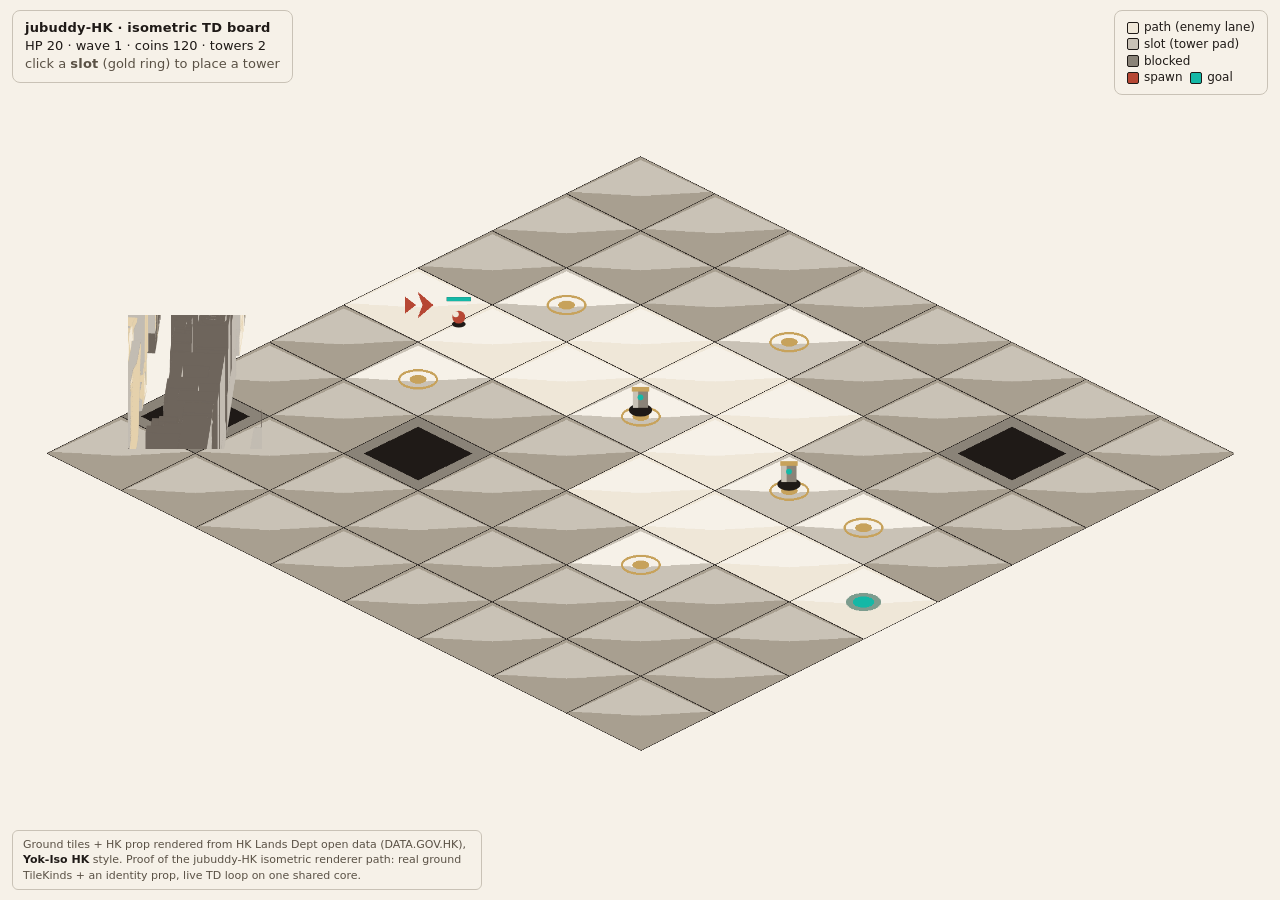
==== game-demo/index.html @ 64c1a87f "feat(phase2): jubuddy-HK isometric TD board demo (Output G pilot) Proves the jubuddy-HK isometric RE" ====
<!DOCTYPE html>
<html lang="en">
<head>
  <meta charset="UTF-8" />
  <meta name="viewport" content="width=device-width, initial-scale=1.0" />
  <title>jubuddy-HK — isometric TD board (Yok-Iso)</title>
  <style>
    html,body{margin:0;height:100%;background:#F6F1E8;overflow:hidden;
      font:13px/1.4 -apple-system,system-ui,sans-serif;color:#1f1a17;}
    #wrap{position:relative;width:100vw;height:100vh;display:flex;align-items:center;justify-content:center;}
    canvas{image-rendering:pixelated;}
    #hud{position:fixed;left:12px;top:10px;background:rgba(246,241,232,.85);
      border:1px solid #c9c2b6;border-radius:8px;padding:8px 12px;z-index:5;}
    #hud b{letter-spacing:.2px}
    #legend{position:fixed;right:12px;top:10px;background:rgba(246,241,232,.85);
      border:1px solid #c9c2b6;border-radius:8px;padding:8px 12px;z-index:5;font-size:12px;}
    #legend .sw{display:inline-block;width:10px;height:10px;border-radius:2px;margin-right:5px;vertical-align:middle;border:1px solid #1f1a17;}
    #foot{position:fixed;left:12px;bottom:10px;background:rgba(246,241,232,.82);
      border:1px solid #c9c2b6;border-radius:6px;padding:6px 10px;z-index:5;font-size:11px;color:#5a5145;max-width:64ch;}
    #foot b{color:#1f1a17}
  </style>
</head>
<body>
  <div id="hud">
    <b>jubuddy-HK · isometric TD board</b><br>
    <span id="stat">HP 20 · wave 1 · coins 120</span><br>
    <span style="color:#5a5145">click a <b>slot</b> (gold ring) to place a tower</span>
  </div>
  <div id="legend">
    <div><span class="sw" style="background:#EFE7D8"></span>path (enemy lane)</div>
    <div><span class="sw" style="background:#C9C2B6"></span>slot (tower pad)</div>
    <div><span class="sw" style="background:#8A8378"></span>blocked</div>
    <div><span class="sw" style="background:#B64734"></span>spawn &nbsp;<span class="sw" style="background:#14B8A6"></span>goal</div>
  </div>
  <div id="wrap"><canvas id="cv"></canvas></div>
  <div id="foot">
    Ground tiles + HK prop rendered from HK Lands Dept open data (DATA.GOV.HK),
    <b>Yok-Iso HK</b> style. Proof of the jubuddy-HK isometric renderer path:
    real ground TileKinds + an identity prop, live TD loop on one shared core.
  </div>

  <script>
  // ── Assets (committed: ground tiles + one HK prop) ─────────────────────────
  const TILE_KINDS = ["empty","path","slot","blocked","spawn","goal"];
  const BASE = "/game-tiles/iso/";            // served from repo root
  const PROP_SRC = "/game-tiles/props/prop-mongkok-block.png";
  const IMG_W = 256, IMG_H = 160, DIA_CX = 128, DIA_CY = 80, DIA_H = 128; // PNG geometry
  const S = 0.58;                              // draw scale
  const HW = DIA_CX * S, HH = (DIA_H / 2) * S; // half-width / half-diamond-height steps

  // ── Board (a hand-authored district board — Output G pilot) ────────────────
  const COLS = 8, ROWS = 8;
  const PATH = [[0,3],[1,3],[2,3],[2,2],[3,2],[4,2],[4,3],[4,4],[5,4],[6,4],[7,4]];
  const SLOTS = [[1,2],[3,1],[3,3],[5,3],[5,5],[6,3],[1,4]];
  const BLOCKED = [[2,5],[6,1],[0,6]];
  const SPAWN = PATH[0], GOAL = PATH[PATH.length-1];

  function kindAt(c,r){
    if (c===SPAWN[0]&&r===SPAWN[1]) return "spawn";
    if (c===GOAL[0]&&r===GOAL[1]) return "goal";
    if (PATH.some(p=>p[0]===c&&p[1]===r)) return "path";
    if (SLOTS.some(p=>p[0]===c&&p[1]===r)) return "slot";
    if (BLOCKED.some(p=>p[0]===c&&p[1]===r)) return "blocked";
    return "empty";
  }

  // ── Iso projection ─────────────────────────────────────────────────────────
  const cv = document.getElementById("cv"), ctx = cv.getContext("2d");
  let OX = 0, OY = 0;
  function sizeCanvas(){
    const w = (COLS+ROWS)*HW + IMG_W*S, h = (COLS+ROWS)*HH + IMG_H*S;
    cv.width = Math.ceil(w); cv.height = Math.ceil(h);
    OX = cv.width/2; OY = 40;
  }
  const cellCenter = (c,r)=>({ x: OX + (c-r)*HW, y: OY + (c+r)*HH + DIA_CY*S });

  // ── Game state ─────────────────────────────────────────────────────────────
  const imgs = {};
  let prop = null;
  const towers = [];          // {c,r,cool}
  const enemies = [];         // {t, hp, maxhp, x, y, dead}
  const shots = [];           // {x,y,tx,ty,life}
  let hp = 20, coins = 120, wave = 1, spawnTimer = 0, spawned = 0, frame = 0;
  // auto-place two towers so the loop is alive on load
  const AUTO = [[3,3],[5,3]];

  function pathPoints(){ return PATH.map(([c,r])=>cellCenter(c,r)); }
  let PP = [];

  function spawnEnemy(){ enemies.push({ t: 0, hp: 6, maxhp: 6, dead:false, x:0, y:0 }); }

  function enemyPos(e){
    // interpolate along PP by t in [0, PP.length-1]
    const seg = Math.min(Math.floor(e.t), PP.length-2);
    const f = e.t - seg;
    const a = PP[seg], b = PP[seg+1];
    return { x: a.x+(b.x-a.x)*f, y: a.y+(b.y-a.y)*f - 14*S }; // lift off the tile
  }

  // ── Render ─────────────────────────────────────────────────────────────────
  function drawTile(c,r){
    const k = kindAt(c,r);
    const ctr = cellCenter(c,r);
    ctx.drawImage(imgs[k], ctr.x - DIA_CX*S, ctr.y - DIA_CY*S, IMG_W*S, IMG_H*S);
  }
  function drawTower(t){
    const ctr = cellCenter(t.c,t.r);
    const x = ctr.x, y = ctr.y - 6;
    // chunky designer-toy tower: ink body, gold cap, teal eye (Yok accents)
    ctx.fillStyle = "#1f1a17";
    ctx.beginPath(); ctx.ellipse(x, y, 20*S, 11*S, 0, 0, 7); ctx.fill();
    ctx.fillStyle = "#8A8378"; ctx.fillRect(x-13*S, y-34*S, 26*S, 30*S);
    ctx.fillStyle = "#C9C2B6"; ctx.fillRect(x-13*S, y-34*S, 9*S, 30*S);
    ctx.fillStyle = "#C7A25B"; ctx.fillRect(x-15*S, y-40*S, 30*S, 8*S); // gold cap
    ctx.fillStyle = "#14B8A6"; ctx.beginPath(); ctx.arc(x, y-22*S, 5*S, 0, 7); ctx.fill();
  }
  function drawEnemy(e){
    const p = enemyPos(e);
    ctx.fillStyle = "#1f1a17"; ctx.beginPath(); ctx.ellipse(p.x, p.y+12*S, 12*S, 6*S, 0,0,7); ctx.fill();
    ctx.fillStyle = "#B64734"; ctx.beginPath(); ctx.arc(p.x, p.y, 11*S, 0, 7); ctx.fill();
    ctx.fillStyle = "#EFE7D8"; ctx.beginPath(); ctx.arc(p.x-3, p.y-3, 3, 0, 7); ctx.fill();
    // hp bar
    ctx.fillStyle="#1f1a17"; ctx.fillRect(p.x-12, p.y-20, 24, 4);
    ctx.fillStyle="#14B8A6"; ctx.fillRect(p.x-12, p.y-20, 24*(e.hp/e.maxhp), 4);
  }
  function render(){
    ctx.clearRect(0,0,cv.width,cv.height);
    // tiles back-to-front (row-major = iso depth order)
    for(let r=0;r<ROWS;r++) for(let c=0;c<COLS;c++) drawTile(c,r);
    // HK identity prop on a decorative blocked cell (props-on-clean-ground)
    if(prop){ const ctr=cellCenter(0,6); const pw=IMG_W*S*0.9, ph=prop.height*(pw/prop.width);
      ctx.drawImage(prop, ctr.x-pw/2, ctr.y-ph+DIA_CY*S*0.7, pw, ph); }
    // depth-sort dynamic actors by screen y
    const actors = [...towers.map(t=>({y:cellCenter(t.c,t.r).y,d:()=>drawTower(t)})),
                    ...enemies.filter(e=>!e.dead).map(e=>({y:enemyPos(e).y,d:()=>drawEnemy(e)}))];
    actors.sort((a,b)=>a.y-b.y).forEach(a=>a.d());
    // shots
    shots.forEach(s=>{ ctx.strokeStyle="#C7A25B"; ctx.lineWidth=2*S; ctx.beginPath();
      ctx.moveTo(s.x,s.y); ctx.lineTo(s.tx,s.ty); ctx.stroke(); });
  }

  // ── Update (a minimal but real TD loop) ────────────────────────────────────
  function update(){
    frame++;
    // spawn waves
    spawnTimer--;
    if(spawnTimer<=0 && spawned<8){ spawnEnemy(); spawned++; spawnTimer=70; }
    // move enemies
    for(const e of enemies){ if(e.dead) continue;
      e.t += 0.012; const p=enemyPos(e); e.x=p.x; e.y=p.y;
      if(e.t>=PP.length-1){ e.dead=true; hp=Math.max(0,hp-1); }
    }
    // towers fire
    for(const t of towers){ t.cool=(t.cool||0)-1;
      if(t.cool>0) continue;
      const tc=cellCenter(t.c,t.r);
      const target=enemies.find(e=>!e.dead && Math.hypot(e.x-tc.x,e.y-tc.y)<150*S);
      if(target){ target.hp-=3; t.cool=40;
        shots.push({x:tc.x,y:tc.y-30*S,tx:target.x,ty:target.y,life:6});
        if(target.hp<=0){ target.dead=true; coins+=5; } }
    }
    for(const e of enemies) if(!e.dead && e.hp<=0){ e.dead=true; }
    shots.forEach(s=>s.life--); for(let i=shots.length-1;i>=0;i--) if(shots[i].life<=0) shots.splice(i,1);
    // wave restart
    if(spawned>=8 && enemies.every(e=>e.dead)){ wave++; spawned=0; spawnTimer=60; enemies.length=0; }
    document.getElementById("stat").textContent=`HP ${hp} · wave ${wave} · coins ${coins} · towers ${towers.length}`;
  }

  function loop(){ update(); render(); requestAnimationFrame(loop); }

  // ── Click to place a tower on a slot ───────────────────────────────────────
  cv.addEventListener("click", (ev)=>{
    const rect=cv.getBoundingClientRect();
    const mx=(ev.clientX-rect.left)*(cv.width/rect.width);
    const my=(ev.clientY-rect.top)*(cv.height/rect.height);
    // find nearest slot cell to the click
    for(const [c,r] of SLOTS){ const ctr=cellCenter(c,r);
      if(Math.hypot(mx-ctr.x,my-ctr.y)<40 && coins>=40 && !towers.some(t=>t.c===c&&t.r===r)){
        towers.push({c,r,cool:0}); coins-=40; return; } }
  });

  // ── Boot ───────────────────────────────────────────────────────────────────
  Promise.all(TILE_KINDS.map(k=>new Promise((res)=>{
    const im=new Image(); im.onload=()=>{imgs[k]=im;res();}; im.onerror=()=>res(); im.src=`${BASE}iso-${k}.png`;
  })).concat([new Promise((res)=>{ const im=new Image();
    im.onload=()=>{prop=im;res();}; im.onerror=()=>res(); im.src=PROP_SRC; })]))
  .then(()=>{ sizeCanvas(); PP=pathPoints(); AUTO.forEach(([c,r])=>towers.push({c,r,cool:0})); loop(); });
  </script>
</body>
</html>
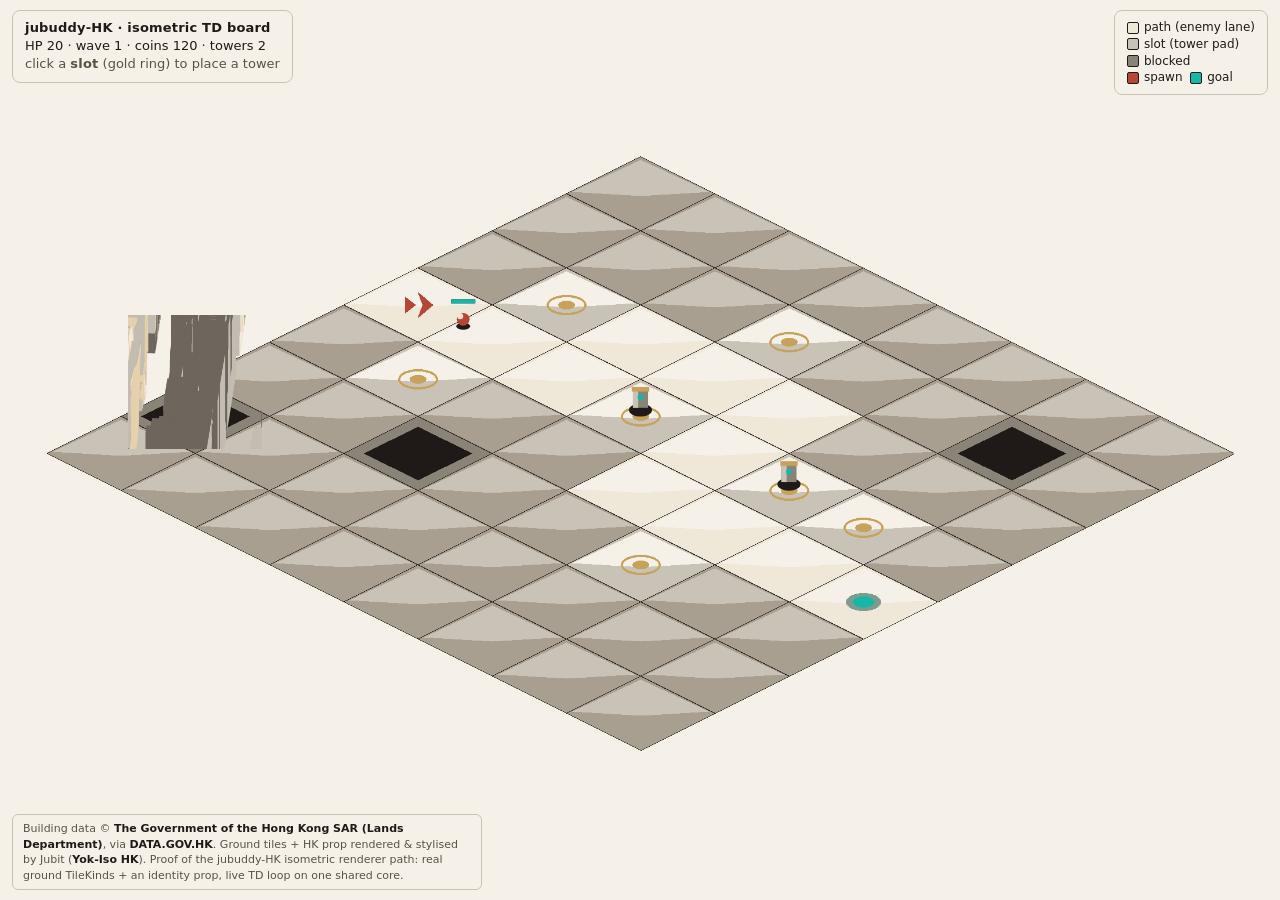
==== commit 9f4e0fcc: "fix: harden pipeline after multi-agent review (22-PR review pass) 6-dimension review × adversarial v" ====
--- a/game-demo/index.html
+++ b/game-demo/index.html
@@ -34,9 +34,10 @@
   </div>
   <div id="wrap"><canvas id="cv"></canvas></div>
   <div id="foot">
-    Ground tiles + HK prop rendered from HK Lands Dept open data (DATA.GOV.HK),
-    <b>Yok-Iso HK</b> style. Proof of the jubuddy-HK isometric renderer path:
-    real ground TileKinds + an identity prop, live TD loop on one shared core.
+    Building data © <b>The Government of the Hong Kong SAR (Lands Department)</b>,
+    via <b>DATA.GOV.HK</b>. Ground tiles + HK prop rendered &amp; stylised by Jubit
+    (<b>Yok-Iso HK</b>). Proof of the jubuddy-HK isometric renderer path: real
+    ground TileKinds + an identity prop, live TD loop on one shared core.
   </div>
 
   <script>
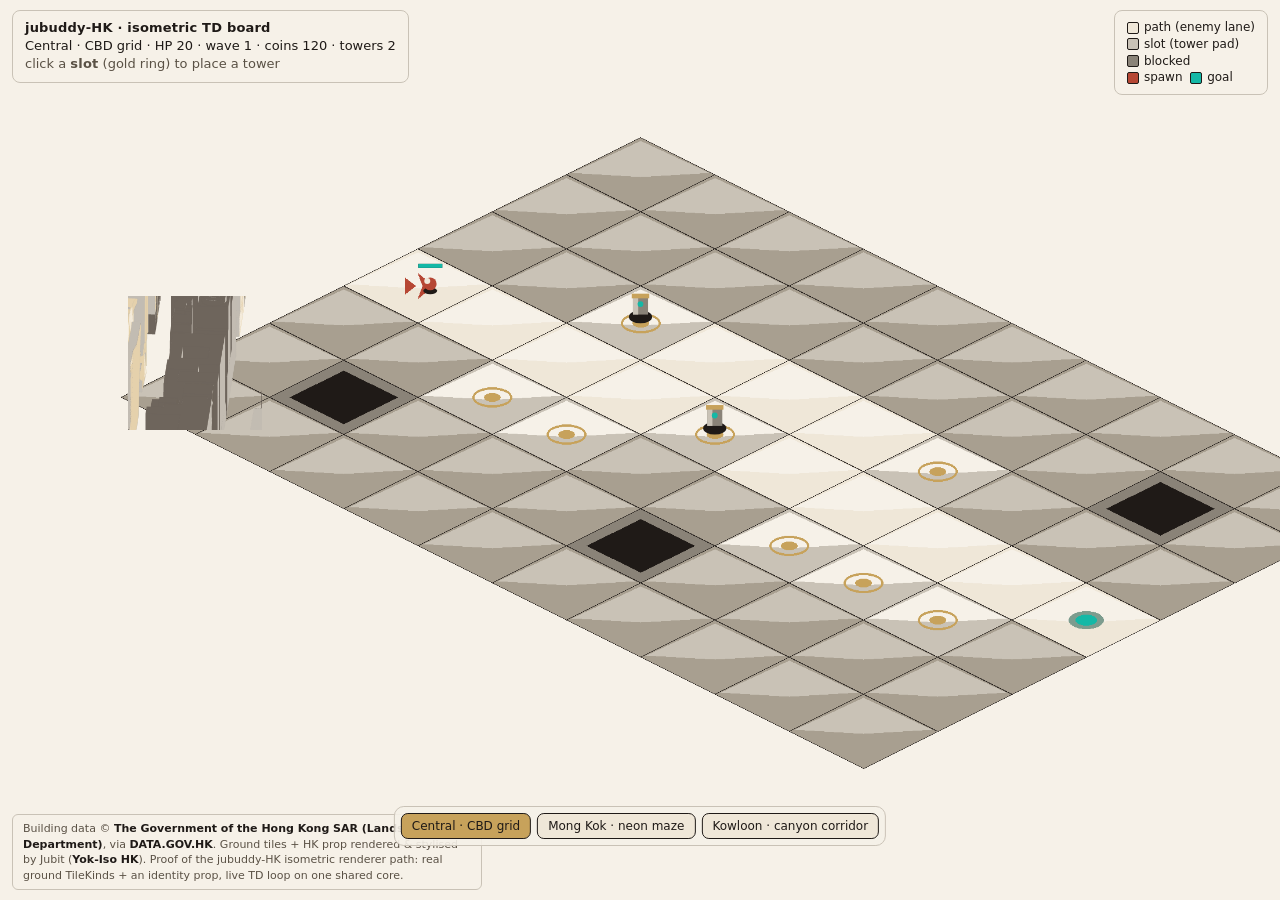
==== commit 07fbf970: "feat(phase2): Output G — curated HK district boards + multi-board demo Phase 2, plan Output G: hand-" ====
--- a/game-demo/index.html
+++ b/game-demo/index.html
@@ -49,12 +49,10 @@
   const S = 0.58;                              // draw scale
   const HW = DIA_CX * S, HH = (DIA_H / 2) * S; // half-width / half-diamond-height steps
 
-  // ── Board (a hand-authored district board — Output G pilot) ────────────────
-  const COLS = 8, ROWS = 8;
-  const PATH = [[0,3],[1,3],[2,3],[2,2],[3,2],[4,2],[4,3],[4,4],[5,4],[6,4],[7,4]];
-  const SLOTS = [[1,2],[3,1],[3,3],[5,3],[5,5],[6,3],[1,4]];
-  const BLOCKED = [[2,5],[6,1],[0,6]];
-  const SPAWN = PATH[0], GOAL = PATH[PATH.length-1];
+  // ── Board (Output G — curated HK district boards, loaded from JSON) ─────────
+  const BOARDS_SRC = "/game-tiles/boards/districts.json";
+  let BOARDS = [], BOARD = null;            // all defs + the active one
+  let COLS = 8, ROWS = 8, PATH = [], SLOTS = [], BLOCKED = [], SPAWN, GOAL;
 
   function kindAt(c,r){
     if (c===SPAWN[0]&&r===SPAWN[1]) return "spawn";
@@ -65,6 +63,19 @@
     return "empty";
   }
 
+  function loadBoard(def){
+    BOARD = def;
+    COLS = def.cols; ROWS = def.rows;
+    PATH = def.path; SLOTS = def.slots || []; BLOCKED = def.blocked || [];
+    SPAWN = PATH[0]; GOAL = PATH[PATH.length-1];
+    sizeCanvas(); PP = pathPoints();
+    // reset the run for the new district
+    towers.length = 0; enemies.length = 0; shots.length = 0;
+    hp = 20; coins = 120; wave = 1; spawned = 0; spawnTimer = 40;
+    // seed two towers on the first two slots so the loop reads as alive
+    SLOTS.slice(0,2).forEach(([c,r])=>towers.push({c,r,cool:0}));
+  }
+
   // ── Iso projection ─────────────────────────────────────────────────────────
   const cv = document.getElementById("cv"), ctx = cv.getContext("2d");
   let OX = 0, OY = 0;
@@ -82,8 +93,6 @@
   const enemies = [];         // {t, hp, maxhp, x, y, dead}
   const shots = [];           // {x,y,tx,ty,life}
   let hp = 20, coins = 120, wave = 1, spawnTimer = 0, spawned = 0, frame = 0;
-  // auto-place two towers so the loop is alive on load
-  const AUTO = [[3,3],[5,3]];
 
   function pathPoints(){ return PATH.map(([c,r])=>cellCenter(c,r)); }
   let PP = [];
@@ -164,7 +173,7 @@
     shots.forEach(s=>s.life--); for(let i=shots.length-1;i>=0;i--) if(shots[i].life<=0) shots.splice(i,1);
     // wave restart
     if(spawned>=8 && enemies.every(e=>e.dead)){ wave++; spawned=0; spawnTimer=60; enemies.length=0; }
-    document.getElementById("stat").textContent=`HP ${hp} · wave ${wave} · coins ${coins} · towers ${towers.length}`;
+    document.getElementById("stat").textContent=`${BOARD?BOARD.name+' · ':''}HP ${hp} · wave ${wave} · coins ${coins} · towers ${towers.length}`;
   }
 
   function loop(){ update(); render(); requestAnimationFrame(loop); }
@@ -180,12 +189,37 @@
         towers.push({c,r,cool:0}); coins-=40; return; } }
   });
 
+  // ── District picker ────────────────────────────────────────────────────────
+  function buildPicker(){
+    const bar=document.createElement("div"); bar.id="picker";
+    bar.style.cssText="position:fixed;left:50%;transform:translateX(-50%);bottom:54px;z-index:6;"+
+      "display:flex;gap:6px;background:rgba(246,241,232,.9);border:1px solid #c9c2b6;"+
+      "border-radius:10px;padding:6px;";
+    BOARDS.forEach((b,i)=>{ const btn=document.createElement("button");
+      btn.textContent=b.name; btn.title=b.blurb||"";
+      btn.style.cssText="font:12px/1 -apple-system,system-ui,sans-serif;border:1px solid #1f1a17;"+
+        "background:#EFE7D8;color:#1f1a17;border-radius:7px;padding:6px 10px;cursor:pointer;";
+      btn.onclick=()=>{ loadBoard(b); [...bar.children].forEach(c=>c.style.background="#EFE7D8");
+        btn.style.background="#C7A25B"; };
+      if(BOARD && b.id===BOARD.id) btn.style.background="#C7A25B";
+      bar.appendChild(btn); });
+    document.body.appendChild(bar);
+  }
+
   // ── Boot ───────────────────────────────────────────────────────────────────
-  Promise.all(TILE_KINDS.map(k=>new Promise((res)=>{
-    const im=new Image(); im.onload=()=>{imgs[k]=im;res();}; im.onerror=()=>res(); im.src=`${BASE}iso-${k}.png`;
-  })).concat([new Promise((res)=>{ const im=new Image();
-    im.onload=()=>{prop=im;res();}; im.onerror=()=>res(); im.src=PROP_SRC; })]))
-  .then(()=>{ sizeCanvas(); PP=pathPoints(); AUTO.forEach(([c,r])=>towers.push({c,r,cool:0})); loop(); });
+  const loadImg=(src)=>new Promise((res)=>{ const im=new Image();
+    im.onload=()=>res(im); im.onerror=()=>res(null); im.src=src; });
+  Promise.all([
+    ...TILE_KINDS.map(k=>loadImg(`${BASE}iso-${k}.png`).then(im=>{ if(im) imgs[k]=im; })),
+    loadImg(PROP_SRC).then(im=>{ prop=im; }),
+    fetch(BOARDS_SRC).then(r=>r.json()).then(j=>{ BOARDS=j.boards||[]; }).catch(()=>{ BOARDS=[]; }),
+  ]).then(()=>{
+    if(!BOARDS.length){ document.getElementById("stat").textContent="failed to load district boards"; return; }
+    const want=new URLSearchParams(location.search).get("board");
+    loadBoard(BOARDS.find(b=>b.id===want) || BOARDS[0]);
+    buildPicker();
+    loop();
+  });
   </script>
 </body>
 </html>
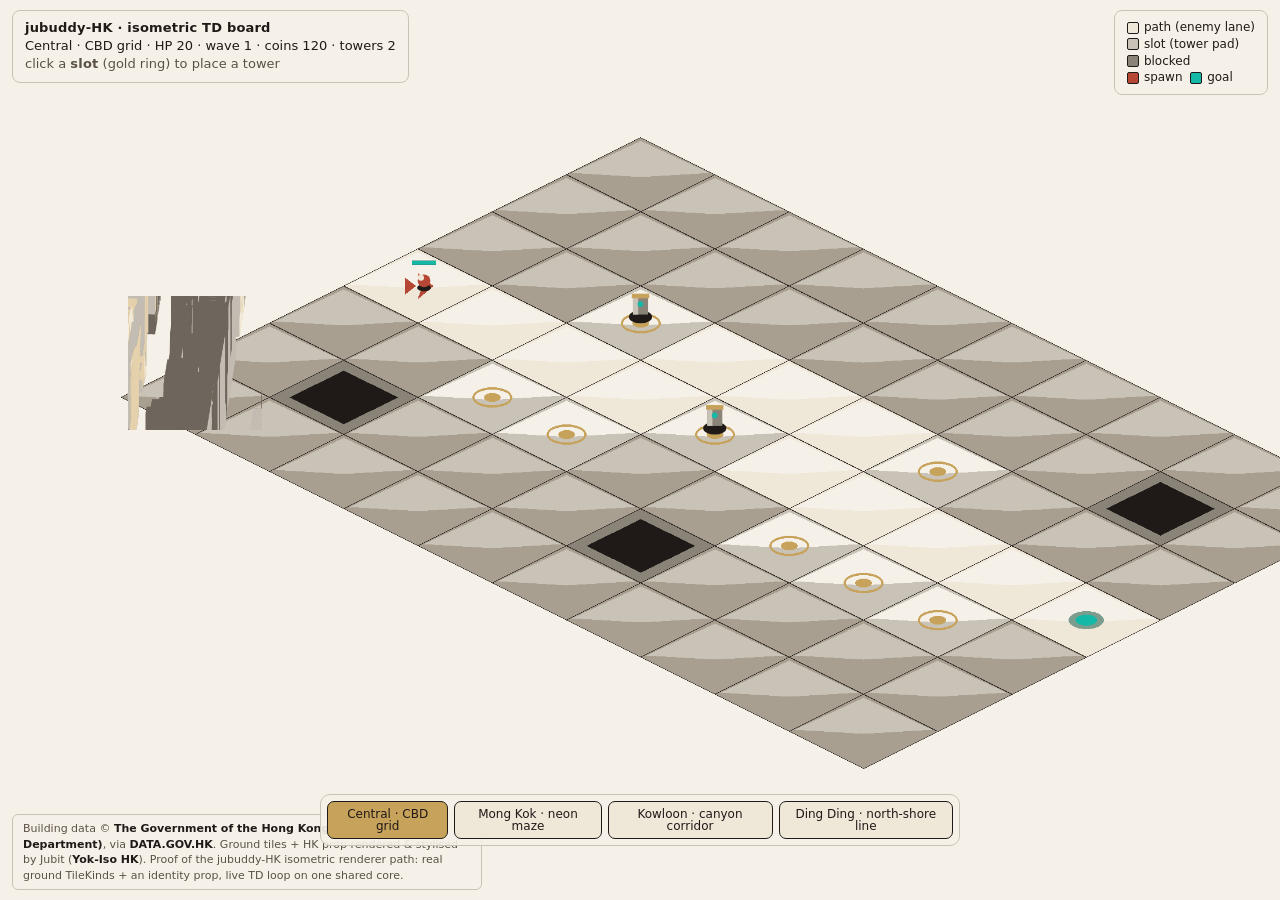
==== commit 4bf79639: "feat(phase2): Output E — Ding Ding tram theme (sprite + gliding tram board) Phase 2, plan Output E: " ====
--- a/game-demo/index.html
+++ b/game-demo/index.html
@@ -45,6 +45,7 @@
   const TILE_KINDS = ["empty","path","slot","blocked","spawn","goal"];
   const BASE = "/game-tiles/iso/";            // served from repo root
   const PROP_SRC = "/game-tiles/props/prop-mongkok-block.png";
+  const TRAM_SRC = "/game-tiles/props/tram-dingding.png";  // Output E ding-ding
   const IMG_W = 256, IMG_H = 160, DIA_CX = 128, DIA_CY = 80, DIA_H = 128; // PNG geometry
   const S = 0.58;                              // draw scale
   const HW = DIA_CX * S, HH = (DIA_H / 2) * S; // half-width / half-diamond-height steps
@@ -74,6 +75,8 @@
     hp = 20; coins = 120; wave = 1; spawned = 0; spawnTimer = 40;
     // seed two towers on the first two slots so the loop reads as alive
     SLOTS.slice(0,2).forEach(([c,r])=>towers.push({c,r,cool:0}));
+    // Output E: a ding-ding tram glides this board's track
+    tram = def.tram ? { t: 0 } : null;
   }
 
   // ── Iso projection ─────────────────────────────────────────────────────────
@@ -88,7 +91,8 @@
 
   // ── Game state ─────────────────────────────────────────────────────────────
   const imgs = {};
-  let prop = null;
+  let prop = null, tramImg = null;
+  let tram = null;            // Output E: {t} gliding actor on tram boards
   const towers = [];          // {c,r,cool}
   const enemies = [];         // {t, hp, maxhp, x, y, dead}
   const shots = [];           // {x,y,tx,ty,life}
@@ -105,6 +109,12 @@
     const f = e.t - seg;
     const a = PP[seg], b = PP[seg+1];
     return { x: a.x+(b.x-a.x)*f, y: a.y+(b.y-a.y)*f - 14*S }; // lift off the tile
+  }
+  function tramPos(){
+    const seg = Math.min(Math.floor(tram.t), PP.length-2);
+    const f = tram.t - seg;
+    const a = PP[seg], b = PP[seg+1];
+    return { x: a.x+(b.x-a.x)*f, y: a.y+(b.y-a.y)*f };  // sits on the track
   }
 
   // ── Render ─────────────────────────────────────────────────────────────────
@@ -137,12 +147,17 @@
     ctx.clearRect(0,0,cv.width,cv.height);
     // tiles back-to-front (row-major = iso depth order)
     for(let r=0;r<ROWS;r++) for(let c=0;c<COLS;c++) drawTile(c,r);
-    // HK identity prop on a decorative blocked cell (props-on-clean-ground)
-    if(prop){ const ctr=cellCenter(0,6); const pw=IMG_W*S*0.9, ph=prop.height*(pw/prop.width);
+    // HK identity prop on a decorative corner cell (props-on-clean-ground).
+    // Skip on the tram board — the ding-ding is its hero element instead.
+    if(prop && !tram){ const ctr=cellCenter(0, Math.min(6, ROWS-1));
+      const pw=IMG_W*S*0.9, ph=prop.height*(pw/prop.width);
       ctx.drawImage(prop, ctr.x-pw/2, ctr.y-ph+DIA_CY*S*0.7, pw, ph); }
-    // depth-sort dynamic actors by screen y
+    // depth-sort dynamic actors by screen y (tram included so it occludes right)
     const actors = [...towers.map(t=>({y:cellCenter(t.c,t.r).y,d:()=>drawTower(t)})),
                     ...enemies.filter(e=>!e.dead).map(e=>({y:enemyPos(e).y,d:()=>drawEnemy(e)}))];
+    if(tram && tramImg){ const p=tramPos(); actors.push({y:p.y, d:()=>{
+      const tw=IMG_W*S*0.92, th=tramImg.height*(tw/tramImg.width);
+      ctx.drawImage(tramImg, p.x-tw/2, p.y-th+DIA_CY*S*0.55, tw, th); }}); }
     actors.sort((a,b)=>a.y-b.y).forEach(a=>a.d());
     // shots
     shots.forEach(s=>{ ctx.strokeStyle="#C7A25B"; ctx.lineWidth=2*S; ctx.beginPath();
@@ -152,6 +167,8 @@
   // ── Update (a minimal but real TD loop) ────────────────────────────────────
   function update(){
     frame++;
+    // Output E: glide the ding-ding along its track, then loop back to the start
+    if(tram){ tram.t += 0.02; if(tram.t >= PP.length-1) tram.t = 0; }
     // spawn waves
     spawnTimer--;
     if(spawnTimer<=0 && spawned<8){ spawnEnemy(); spawned++; spawnTimer=70; }
@@ -212,6 +229,7 @@
   Promise.all([
     ...TILE_KINDS.map(k=>loadImg(`${BASE}iso-${k}.png`).then(im=>{ if(im) imgs[k]=im; })),
     loadImg(PROP_SRC).then(im=>{ prop=im; }),
+    loadImg(TRAM_SRC).then(im=>{ tramImg=im; }),
     fetch(BOARDS_SRC).then(r=>r.json()).then(j=>{ BOARDS=j.boards||[]; }).catch(()=>{ BOARDS=[]; }),
   ]).then(()=>{
     if(!BOARDS.length){ document.getElementById("stat").textContent="failed to load district boards"; return; }
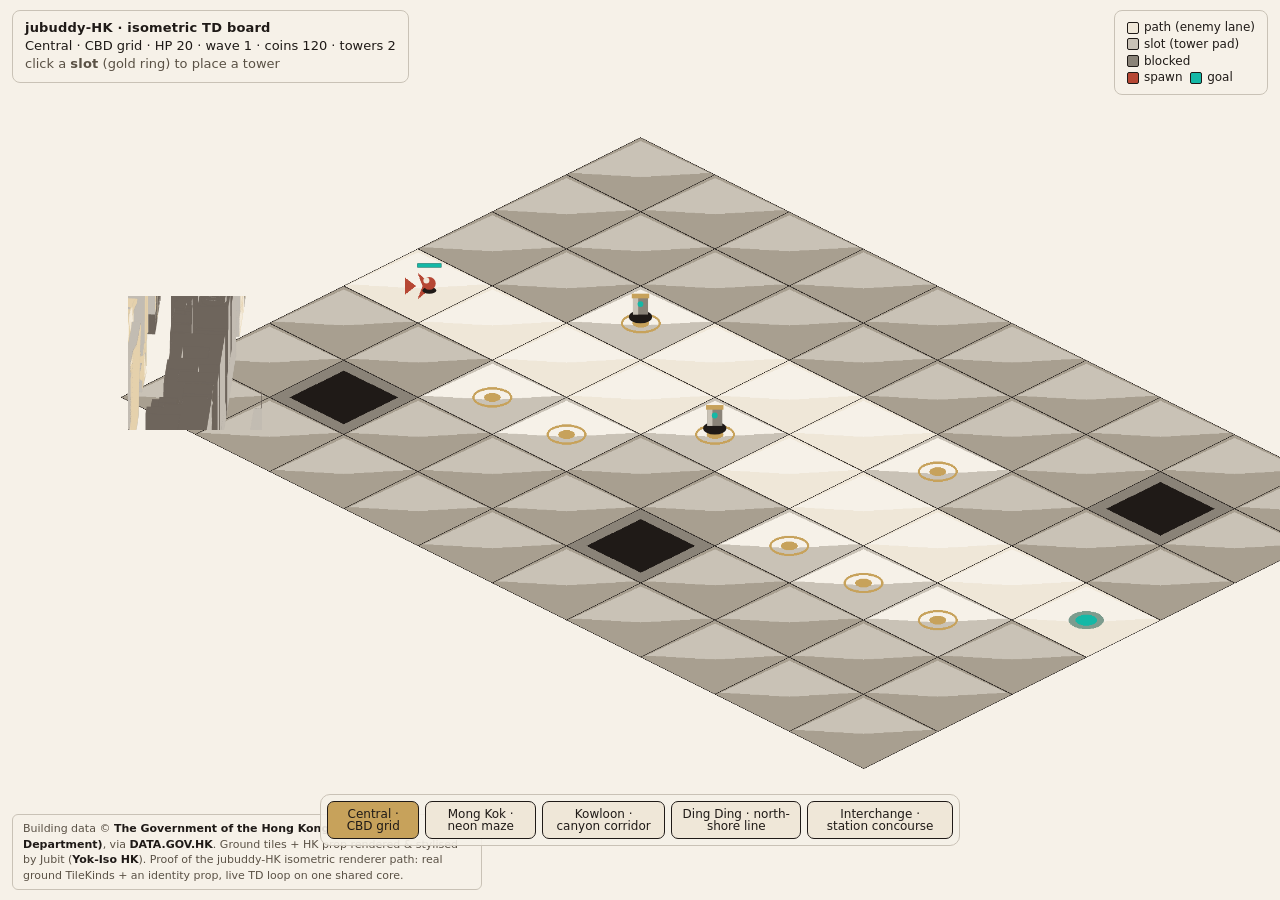
==== commit 3c140cb8: "feat(phase2): Output D — MTR indoor-station → TD board topology (spike) The last Phase-2 output. Pla" ====
--- a/game-demo/index.html
+++ b/game-demo/index.html
@@ -53,12 +53,15 @@
   // ── Board (Output G — curated HK district boards, loaded from JSON) ─────────
   const BOARDS_SRC = "/game-tiles/boards/districts.json";
   let BOARDS = [], BOARD = null;            // all defs + the active one
-  let COLS = 8, ROWS = 8, PATH = [], SLOTS = [], BLOCKED = [], SPAWN, GOAL;
-
+  let COLS = 8, ROWS = 8, SLOTS = [], BLOCKED = [], GOAL;
+  // Multi-path (Output D station): PATHS = one or more spawn→goal routes.
+  let PATHS = [], SPAWNS = [];
+
+  const inAnyPath = (c,r) => PATHS.some(pth => pth.some(p => p[0]===c && p[1]===r));
   function kindAt(c,r){
-    if (c===SPAWN[0]&&r===SPAWN[1]) return "spawn";
-    if (c===GOAL[0]&&r===GOAL[1]) return "goal";
-    if (PATH.some(p=>p[0]===c&&p[1]===r)) return "path";
+    if (SPAWNS.some(s=>s[0]===c&&s[1]===r)) return "spawn";
+    if (GOAL && c===GOAL[0]&&r===GOAL[1]) return "goal";
+    if (inAnyPath(c,r)) return "path";
     if (SLOTS.some(p=>p[0]===c&&p[1]===r)) return "slot";
     if (BLOCKED.some(p=>p[0]===c&&p[1]===r)) return "blocked";
     return "empty";
@@ -67,15 +70,17 @@
   function loadBoard(def){
     BOARD = def;
     COLS = def.cols; ROWS = def.rows;
-    PATH = def.path; SLOTS = def.slots || []; BLOCKED = def.blocked || [];
-    SPAWN = PATH[0]; GOAL = PATH[PATH.length-1];
-    sizeCanvas(); PP = pathPoints();
+    SLOTS = def.slots || []; BLOCKED = def.blocked || [];
+    PATHS = def.paths ? def.paths : [def.path];   // single-path boards → one path
+    SPAWNS = PATHS.map(p => p[0]);
+    GOAL = PATHS[0][PATHS[0].length-1];           // all routes share the goal
+    sizeCanvas(); PPs = PATHS.map(pathPoints);
     // reset the run for the new district
     towers.length = 0; enemies.length = 0; shots.length = 0;
     hp = 20; coins = 120; wave = 1; spawned = 0; spawnTimer = 40;
     // seed two towers on the first two slots so the loop reads as alive
     SLOTS.slice(0,2).forEach(([c,r])=>towers.push({c,r,cool:0}));
-    // Output E: a ding-ding tram glides this board's track
+    // Output E: a ding-ding tram glides this board's (first) track
     tram = def.tram ? { t: 0 } : null;
   }
 
@@ -98,22 +103,28 @@
   const shots = [];           // {x,y,tx,ty,life}
   let hp = 20, coins = 120, wave = 1, spawnTimer = 0, spawned = 0, frame = 0;
 
-  function pathPoints(){ return PATH.map(([c,r])=>cellCenter(c,r)); }
-  let PP = [];
-
-  function spawnEnemy(){ enemies.push({ t: 0, hp: 6, maxhp: 6, dead:false, x:0, y:0 }); }
+  const pathPoints = (pth)=> pth.map(([c,r])=>cellCenter(c,r));
+  let PPs = [];                              // screen points per path
+  const PP = () => PPs[0] || [];             // the tram rides the first track
+
+  function spawnEnemy(){
+    // round-robin entrances so all station corridors stay busy
+    const path = spawned % PPs.length;
+    enemies.push({ t: 0, path, hp: 6, maxhp: 6, dead:false, x:0, y:0 });
+  }
 
   function enemyPos(e){
-    // interpolate along PP by t in [0, PP.length-1]
-    const seg = Math.min(Math.floor(e.t), PP.length-2);
+    const pp = PPs[e.path] || PPs[0];
+    const seg = Math.min(Math.floor(e.t), pp.length-2);
     const f = e.t - seg;
-    const a = PP[seg], b = PP[seg+1];
+    const a = pp[seg], b = pp[seg+1];
     return { x: a.x+(b.x-a.x)*f, y: a.y+(b.y-a.y)*f - 14*S }; // lift off the tile
   }
   function tramPos(){
-    const seg = Math.min(Math.floor(tram.t), PP.length-2);
+    const pp = PP();
+    const seg = Math.min(Math.floor(tram.t), pp.length-2);
     const f = tram.t - seg;
-    const a = PP[seg], b = PP[seg+1];
+    const a = pp[seg], b = pp[seg+1];
     return { x: a.x+(b.x-a.x)*f, y: a.y+(b.y-a.y)*f };  // sits on the track
   }
 
@@ -149,7 +160,7 @@
     for(let r=0;r<ROWS;r++) for(let c=0;c<COLS;c++) drawTile(c,r);
     // HK identity prop on a decorative corner cell (props-on-clean-ground).
     // Skip on the tram board — the ding-ding is its hero element instead.
-    if(prop && !tram){ const ctr=cellCenter(0, Math.min(6, ROWS-1));
+    if(prop && !tram && !(BOARD&&BOARD.station)){ const ctr=cellCenter(0, Math.min(6, ROWS-1));
       const pw=IMG_W*S*0.9, ph=prop.height*(pw/prop.width);
       ctx.drawImage(prop, ctr.x-pw/2, ctr.y-ph+DIA_CY*S*0.7, pw, ph); }
     // depth-sort dynamic actors by screen y (tram included so it occludes right)
@@ -168,14 +179,14 @@
   function update(){
     frame++;
     // Output E: glide the ding-ding along its track, then loop back to the start
-    if(tram){ tram.t += 0.02; if(tram.t >= PP.length-1) tram.t = 0; }
+    if(tram){ tram.t += 0.02; if(tram.t >= PP().length-1) tram.t = 0; }
     // spawn waves
     spawnTimer--;
     if(spawnTimer<=0 && spawned<8){ spawnEnemy(); spawned++; spawnTimer=70; }
     // move enemies
     for(const e of enemies){ if(e.dead) continue;
       e.t += 0.012; const p=enemyPos(e); e.x=p.x; e.y=p.y;
-      if(e.t>=PP.length-1){ e.dead=true; hp=Math.max(0,hp-1); }
+      if(e.t>=(PPs[e.path]||PPs[0]).length-1){ e.dead=true; hp=Math.max(0,hp-1); }
     }
     // towers fire
     for(const t of towers){ t.cool=(t.cool||0)-1;
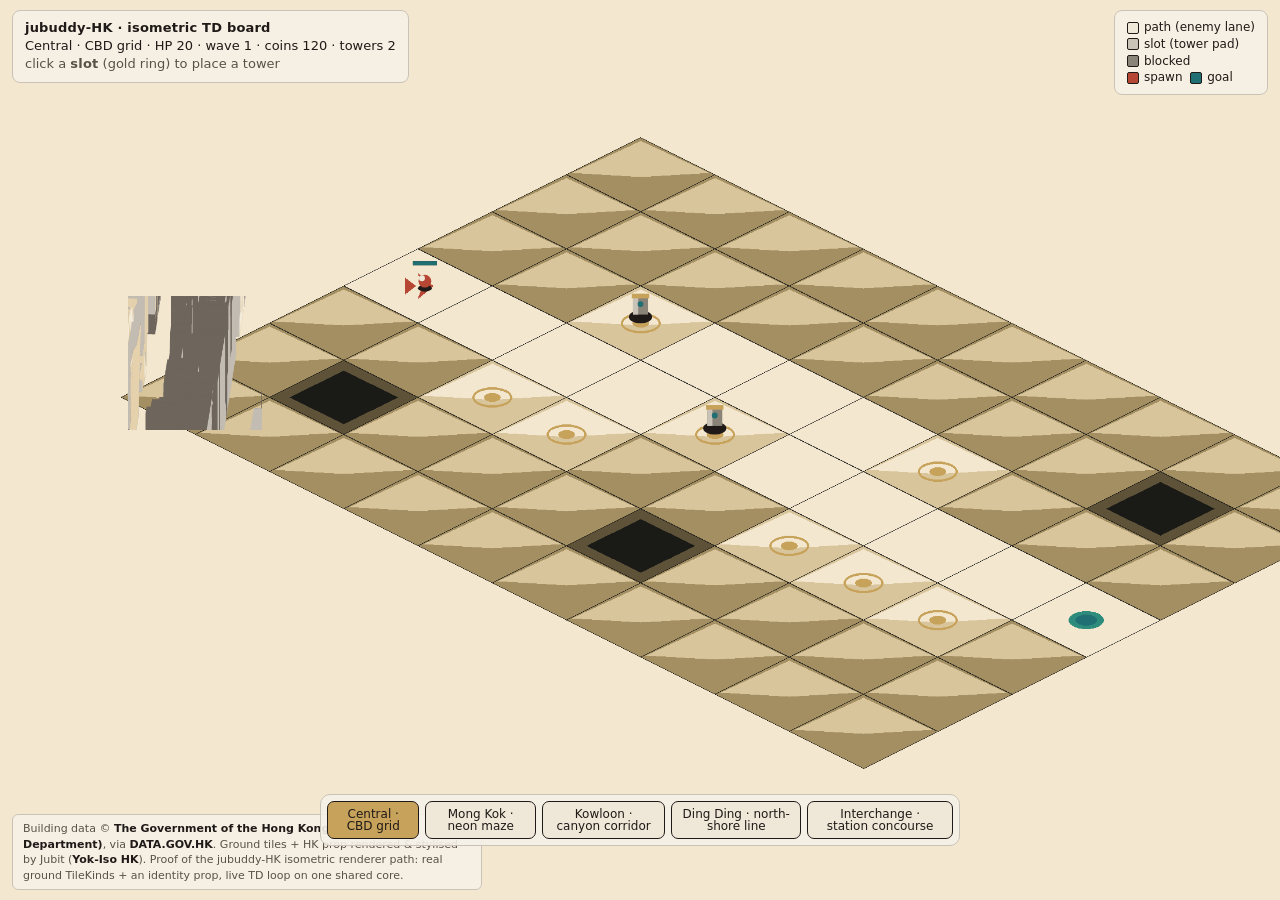
==== commit 5acabe35: "feat: lock the palette ANCHOR (warmer, harbour-forward) across all surfaces User-provided canonical " ====
--- a/game-demo/index.html
+++ b/game-demo/index.html
@@ -5,7 +5,7 @@
   <meta name="viewport" content="width=device-width, initial-scale=1.0" />
   <title>jubuddy-HK — isometric TD board (Yok-Iso)</title>
   <style>
-    html,body{margin:0;height:100%;background:#F6F1E8;overflow:hidden;
+    html,body{margin:0;height:100%;background:#F3E7CF;overflow:hidden;
       font:13px/1.4 -apple-system,system-ui,sans-serif;color:#1f1a17;}
     #wrap{position:relative;width:100vw;height:100vh;display:flex;align-items:center;justify-content:center;}
     canvas{image-rendering:pixelated;}
@@ -30,7 +30,7 @@
     <div><span class="sw" style="background:#EFE7D8"></span>path (enemy lane)</div>
     <div><span class="sw" style="background:#C9C2B6"></span>slot (tower pad)</div>
     <div><span class="sw" style="background:#8A8378"></span>blocked</div>
-    <div><span class="sw" style="background:#B64734"></span>spawn &nbsp;<span class="sw" style="background:#14B8A6"></span>goal</div>
+    <div><span class="sw" style="background:#B64734"></span>spawn &nbsp;<span class="sw" style="background:#1F6F73"></span>goal</div>
   </div>
   <div id="wrap"><canvas id="cv"></canvas></div>
   <div id="foot">
@@ -143,7 +143,7 @@
     ctx.fillStyle = "#8A8378"; ctx.fillRect(x-13*S, y-34*S, 26*S, 30*S);
     ctx.fillStyle = "#C9C2B6"; ctx.fillRect(x-13*S, y-34*S, 9*S, 30*S);
     ctx.fillStyle = "#C7A25B"; ctx.fillRect(x-15*S, y-40*S, 30*S, 8*S); // gold cap
-    ctx.fillStyle = "#14B8A6"; ctx.beginPath(); ctx.arc(x, y-22*S, 5*S, 0, 7); ctx.fill();
+    ctx.fillStyle = "#1F6F73"; ctx.beginPath(); ctx.arc(x, y-22*S, 5*S, 0, 7); ctx.fill();
   }
   function drawEnemy(e){
     const p = enemyPos(e);
@@ -152,7 +152,7 @@
     ctx.fillStyle = "#EFE7D8"; ctx.beginPath(); ctx.arc(p.x-3, p.y-3, 3, 0, 7); ctx.fill();
     // hp bar
     ctx.fillStyle="#1f1a17"; ctx.fillRect(p.x-12, p.y-20, 24, 4);
-    ctx.fillStyle="#14B8A6"; ctx.fillRect(p.x-12, p.y-20, 24*(e.hp/e.maxhp), 4);
+    ctx.fillStyle="#1F6F73"; ctx.fillRect(p.x-12, p.y-20, 24*(e.hp/e.maxhp), 4);
   }
   function render(){
     ctx.clearRect(0,0,cv.width,cv.height);
